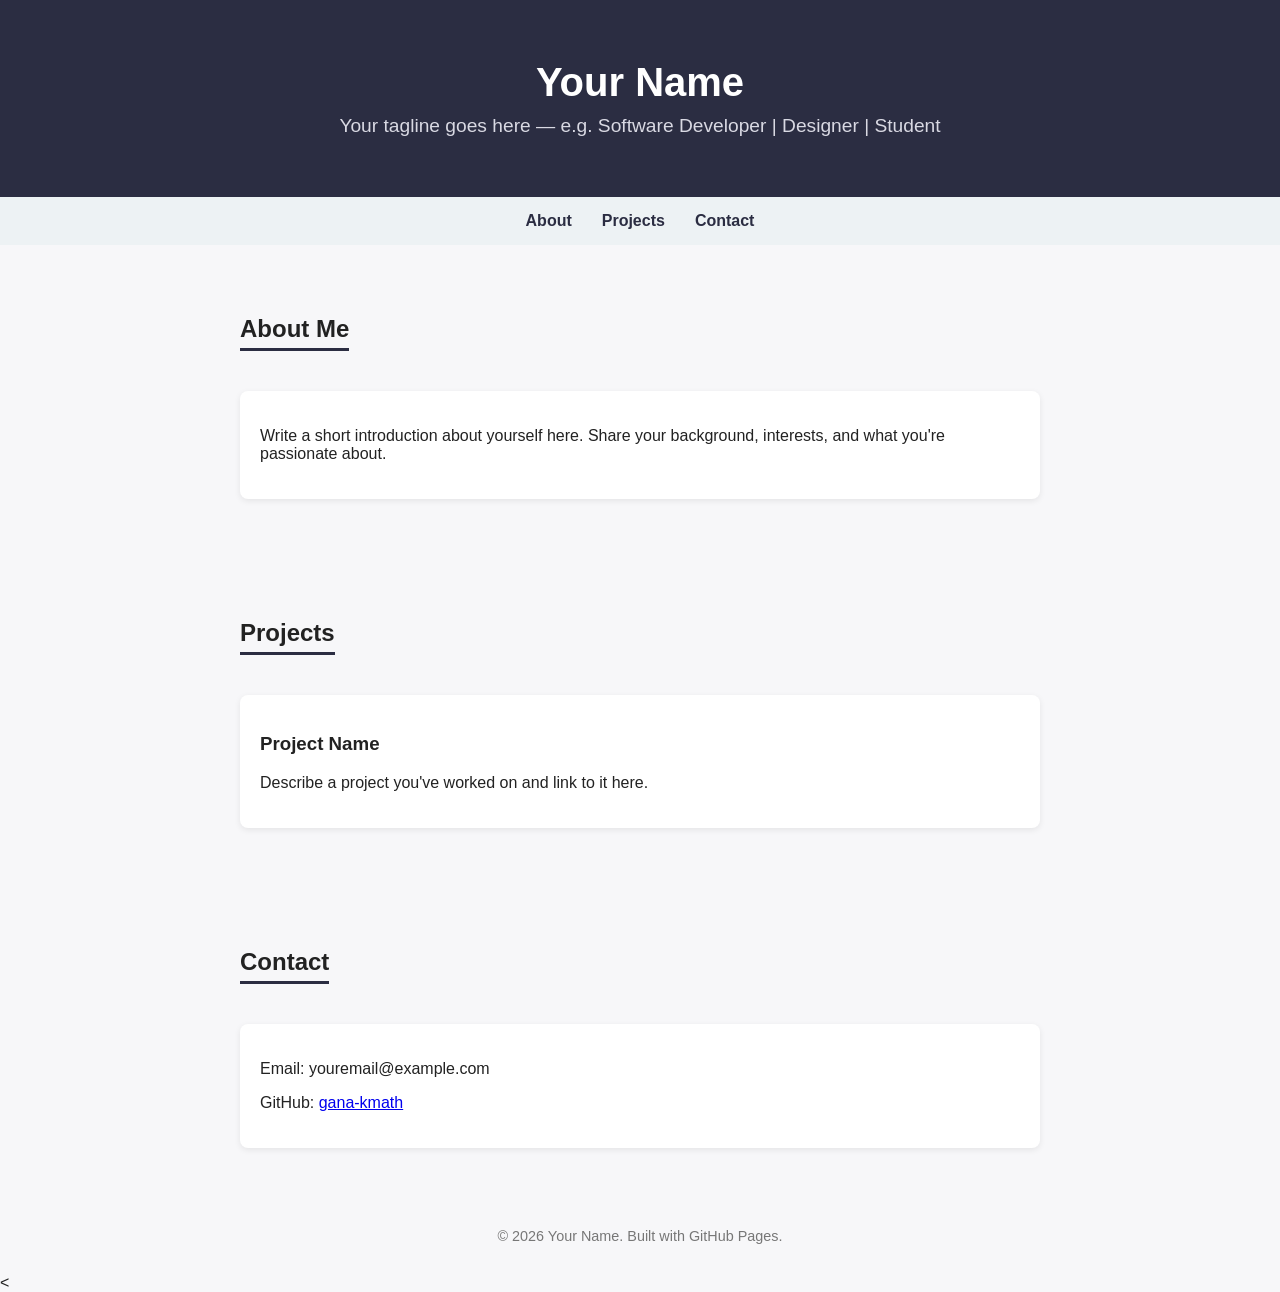
==== index.html @ 6c2f63f3 "Add starter personal webpage (index.html)" ====
<!DOCTYPE html>
  <html lang="en">
  <head>
  <meta charset="UTF-8">
  <meta name="viewport" content="width=device-width, initial-scale=1.0">
  <title>Gana Kmath</title>
  <style>
  body {
  margin: 0;
font-family: 'Segoe UI', Arial, sans-serif;
background: #f7f7f9;
color: #222;
}
header {
  background: #2b2d42;
color: #fff;
padding: 60px 20px;
text-align: center;
}
header h1 {
  margin: 0 0 10px;
font-size: 2.5em;
}
header p {
  margin: 0;
font-size: 1.2em;
color: #d9d9e3;
}
nav {
  display: flex;
justify-content: center;
gap: 30px;
background: #edf2f4;
padding: 15px;
}
nav a {
  color: #2b2d42;
text-decoration: none;
font-weight: 600;
}
nav a:hover {
  text-decoration: underline;
}
section {
  max-width: 800px;
margin: 0 auto;
padding: 50px 20px;
}
section h2 {
  border-bottom: 3px solid #2b2d42;
display: inline-block;
padding-bottom: 5px;
}
.card {
  background: #fff;
  border-radius: 8px;
padding: 20px;
margin-top: 20px;
box-shadow: 0 2px 6px rgba(0,0,0,0.08);
}
footer {
  text-align: center;
padding: 30px;
color: #777;
font-size: 0.9em;
}
</style>
  </head>
  <body>

  <header>
  <h1>Your Name</h1>
  <p>Your tagline goes here &mdash; e.g. Software Developer | Designer | Student</p>
  </header>

  <nav>
  <a href="#about">About</a>
  <a href="#projects">Projects</a>
  <a href="#contact">Contact</a>
  </nav>

  <section id="about">
  <h2>About Me</h2>
  <div class="card">
  <p>Write a short introduction about yourself here. Share your background, interests, and what you're passionate about.</p>
  </div>
  </section>

  <section id="projects">
  <h2>Projects</h2>
  <div class="card">
  <h3>Project Name</h3>
  <p>Describe a project you've worked on and link to it here.</p>
  </div>
  </section>

  <section id="contact">
  <h2>Contact</h2>
  <div class="card">
  <p>Email: youremail@example.com</p>
  <p>GitHub: <a href="https://github.com/gana-kmath">gana-kmath</a></p>
  </div>
  </section>

  <footer>
  &copy; 2026 Your Name. Built with GitHub Pages.
  </footer>

  </body>
<</html>
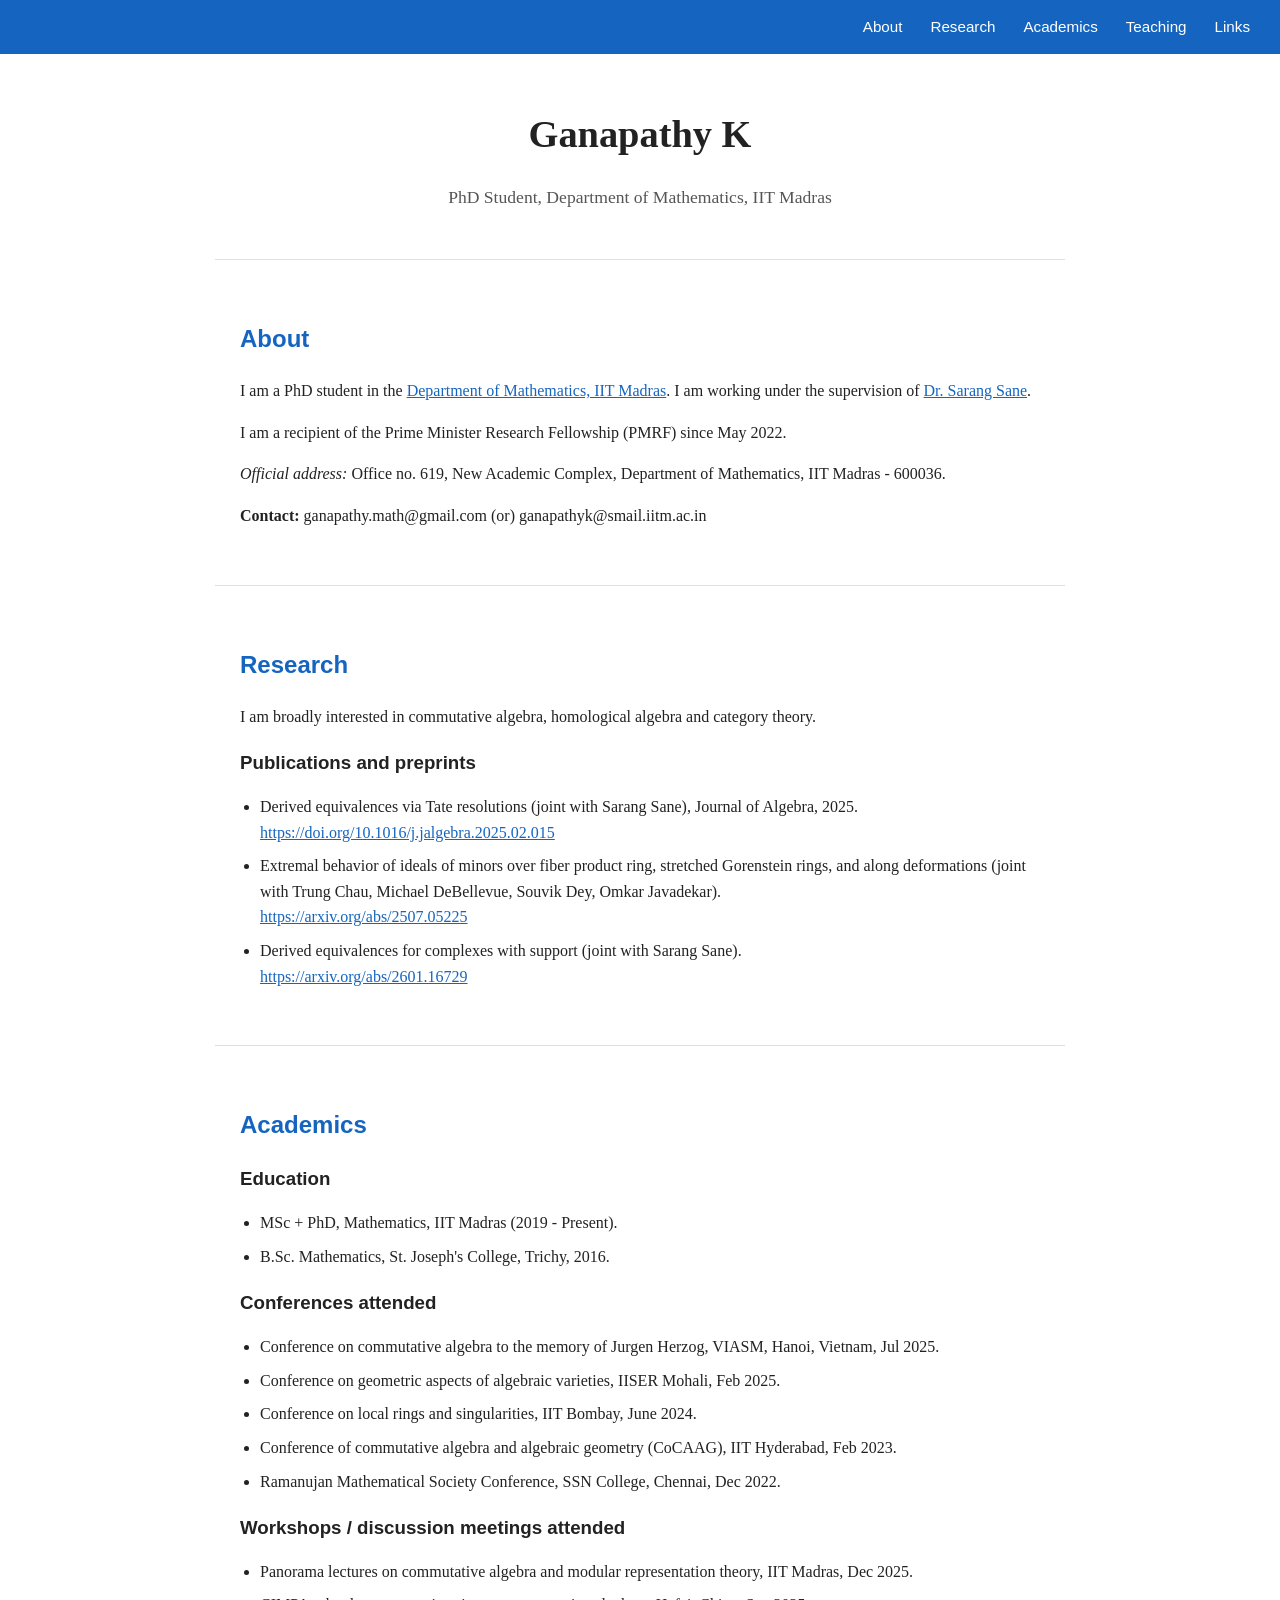
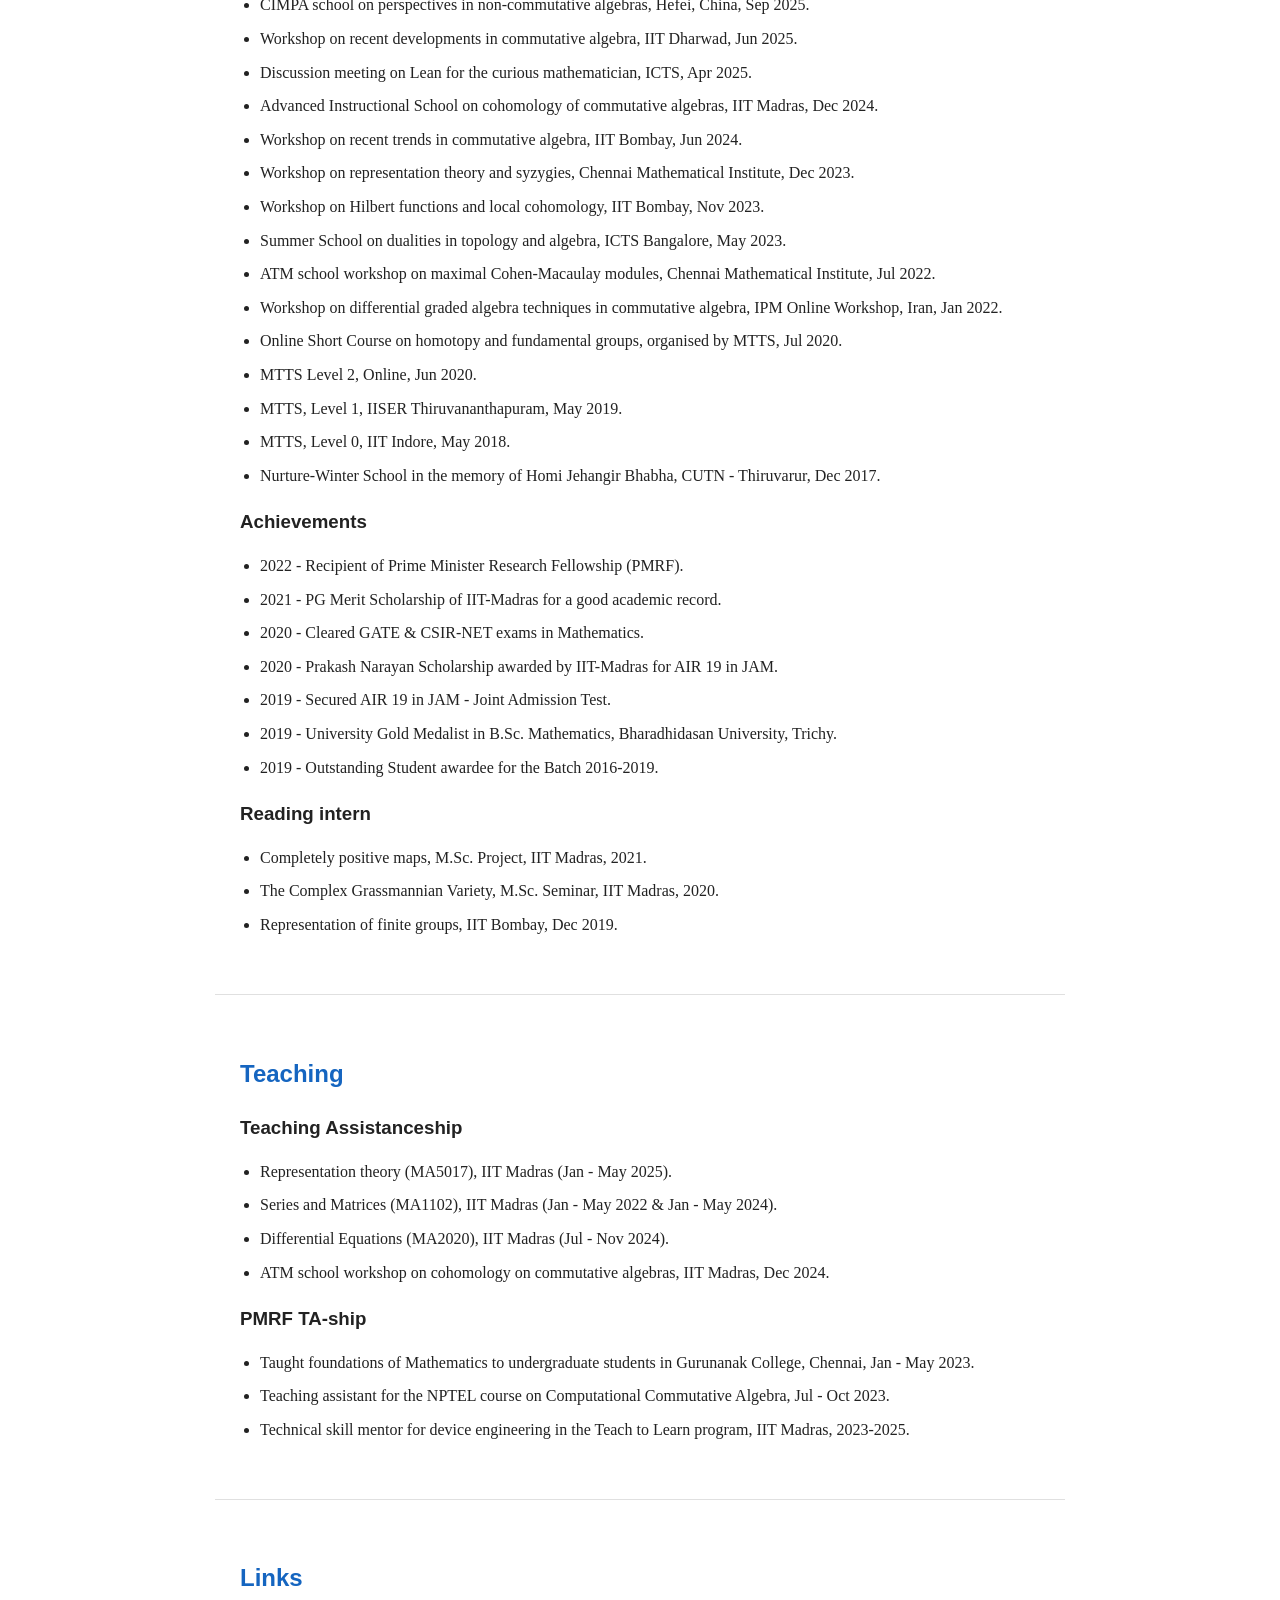
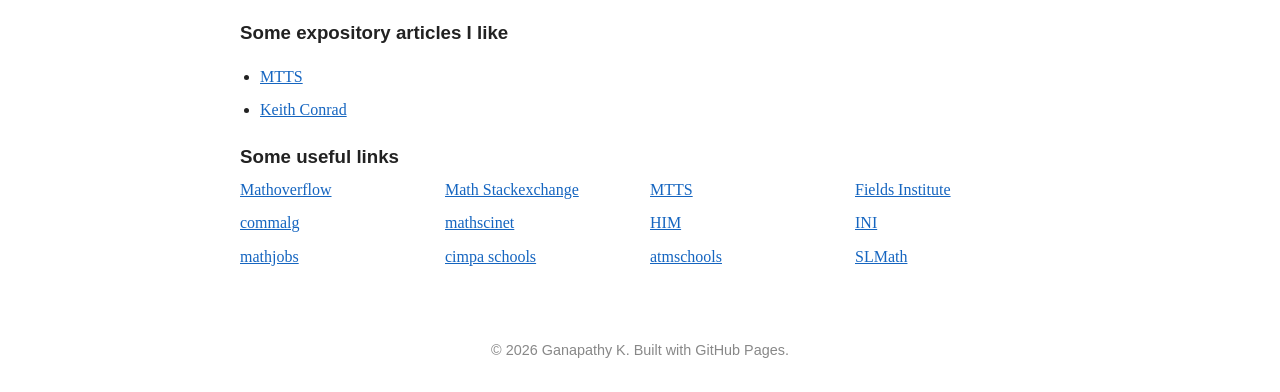
==== commit 7aad5923: "Revise index.html for personal webpage updates Updated the personal webpage with new content and sty" ====
--- a/index.html
+++ b/index.html
@@ -1,111 +1,227 @@
 <!DOCTYPE html>
-  <html lang="en">
-  <head>
-  <meta charset="UTF-8">
-  <meta name="viewport" content="width=device-width, initial-scale=1.0">
-  <title>Gana Kmath</title>
-  <style>
-  body {
-  margin: 0;
-font-family: 'Segoe UI', Arial, sans-serif;
-background: #f7f7f9;
+<html lang="en">
+<head>
+<meta charset="UTF-8">
+<meta name="viewport" content="width=device-width, initial-scale=1.0">
+<title>Ganapathy K</title>
+<style>
+* { box-sizing: border-box; }
+body {
+margin: 0;
+font-family: Georgia, 'Times New Roman', serif;
+background: #ffffff;
 color: #222;
+line-height: 1.6;
 }
 header {
-  background: #2b2d42;
+background: #1565c0;
 color: #fff;
-padding: 60px 20px;
+padding: 15px 30px;
+display: flex;
+justify-content: flex-end;
+gap: 28px;
+position: sticky;
+top: 0;
+z-index: 10;
+font-family: Arial, sans-serif;
+}
+header a {
+color: #fff;
+text-decoration: none;
+font-size: 0.95em;
+}
+header a:hover {
+text-decoration: underline;
+}
+.title-block {
 text-align: center;
-}
-header h1 {
-  margin: 0 0 10px;
-font-size: 2.5em;
-}
-header p {
-  margin: 0;
-font-size: 1.2em;
-color: #d9d9e3;
-}
-nav {
-  display: flex;
-justify-content: center;
-gap: 30px;
-background: #edf2f4;
-padding: 15px;
-}
-nav a {
-  color: #2b2d42;
-text-decoration: none;
-font-weight: 600;
-}
-nav a:hover {
-  text-decoration: underline;
+padding: 50px 20px 30px;
+}
+.title-block h1 {
+margin: 0;
+font-size: 2.4em;
+}
+.title-block p {
+color: #555;
+font-size: 1.1em;
 }
 section {
-  max-width: 800px;
+max-width: 850px;
 margin: 0 auto;
-padding: 50px 20px;
+padding: 40px 25px;
+border-top: 1px solid #e0e0e0;
 }
 section h2 {
-  border-bottom: 3px solid #2b2d42;
-display: inline-block;
-padding-bottom: 5px;
-}
-.card {
-  background: #fff;
-  border-radius: 8px;
-padding: 20px;
-margin-top: 20px;
-box-shadow: 0 2px 6px rgba(0,0,0,0.08);
+font-family: Arial, sans-serif;
+color: #1565c0;
+}
+h3 {
+font-family: Arial, sans-serif;
+margin-bottom: 5px;
+}
+ul {
+padding-left: 20px;
+}
+li {
+margin-bottom: 8px;
+}
+a {
+color: #1565c0;
+}
+.links-grid {
+display: grid;
+grid-template-columns: repeat(4, 1fr);
+gap: 8px 20px;
 }
 footer {
-  text-align: center;
+text-align: center;
 padding: 30px;
-color: #777;
+color: #888;
 font-size: 0.9em;
+font-family: Arial, sans-serif;
+}
+@media (max-width: 600px) {
+.links-grid { grid-template-columns: repeat(2, 1fr); }
+header { flex-wrap: wrap; gap: 14px; }
 }
 </style>
-  </head>
-  <body>
-
-  <header>
-  <h1>Your Name</h1>
-  <p>Your tagline goes here &mdash; e.g. Software Developer | Designer | Student</p>
-  </header>
-
-  <nav>
-  <a href="#about">About</a>
-  <a href="#projects">Projects</a>
-  <a href="#contact">Contact</a>
-  </nav>
-
-  <section id="about">
-  <h2>About Me</h2>
-  <div class="card">
-  <p>Write a short introduction about yourself here. Share your background, interests, and what you're passionate about.</p>
-  </div>
-  </section>
-
-  <section id="projects">
-  <h2>Projects</h2>
-  <div class="card">
-  <h3>Project Name</h3>
-  <p>Describe a project you've worked on and link to it here.</p>
-  </div>
-  </section>
-
-  <section id="contact">
-  <h2>Contact</h2>
-  <div class="card">
-  <p>Email: youremail@example.com</p>
-  <p>GitHub: <a href="https://github.com/gana-kmath">gana-kmath</a></p>
-  </div>
-  </section>
-
-  <footer>
-  &copy; 2026 Your Name. Built with GitHub Pages.
-  </footer>
-
-  </body>
-<</html>
-  
+</head>
+<body>
+
+<header>
+<a href="#about">About</a>
+<a href="#research">Research</a>
+<a href="#academics">Academics</a>
+<a href="#teaching">Teaching</a>
+<a href="#links">Links</a>
+</header>
+
+<div class="title-block">
+<h1>Ganapathy K</h1>
+<p>PhD Student, Department of Mathematics, IIT Madras</p>
+</div>
+
+<section id="about">
+<h2>About</h2>
+<p>I am a PhD student in the <a href="https://math.iitm.ac.in" target="_blank">Department of Mathematics, IIT Madras</a>. I am working under the supervision of <a href="https://home.iitm.ac.in/sarang/" target="_blank">Dr. Sarang Sane</a>.</p>
+<p>I am a recipient of the Prime Minister Research Fellowship (PMRF) since May 2022.</p>
+<p><em>Official address:</em> Office no. 619, New Academic Complex, Department of Mathematics, IIT Madras - 600036.</p>
+<p><strong>Contact:</strong> ganapathy.math@gmail.com (or) ganapathyk@smail.iitm.ac.in</p>
+</section>
+
+<section id="research">
+<h2>Research</h2>
+<p>I am broadly interested in commutative algebra, homological algebra and category theory.</p>
+<h3>Publications and preprints</h3>
+<ul>
+<li>Derived equivalences via Tate resolutions (joint with Sarang Sane), Journal of Algebra, 2025.<br><a href="https://doi.org/10.1016/j.jalgebra.2025.02.015" target="_blank">https://doi.org/10.1016/j.jalgebra.2025.02.015</a></li>
+<li>Extremal behavior of ideals of minors over fiber product ring, stretched Gorenstein rings, and along deformations (joint with Trung Chau, Michael DeBellevue, Souvik Dey, Omkar Javadekar).<br><a href="https://arxiv.org/abs/2507.05225" target="_blank">https://arxiv.org/abs/2507.05225</a></li>
+<li>Derived equivalences for complexes with support (joint with Sarang Sane).<br><a href="https://arxiv.org/abs/2601.16729" target="_blank">https://arxiv.org/abs/2601.16729</a></li>
+</ul>
+</section>
+
+<section id="academics">
+<h2>Academics</h2>
+<h3>Education</h3>
+<ul>
+<li>MSc + PhD, Mathematics, IIT Madras (2019 - Present).</li>
+<li>B.Sc. Mathematics, St. Joseph's College, Trichy, 2016.</li>
+</ul>
+
+<h3>Conferences attended</h3>
+<ul>
+<li>Conference on commutative algebra to the memory of Jurgen Herzog, VIASM, Hanoi, Vietnam, Jul 2025.</li>
+<li>Conference on geometric aspects of algebraic varieties, IISER Mohali, Feb 2025.</li>
+<li>Conference on local rings and singularities, IIT Bombay, June 2024.</li>
+<li>Conference of commutative algebra and algebraic geometry (CoCAAG), IIT Hyderabad, Feb 2023.</li>
+<li>Ramanujan Mathematical Society Conference, SSN College, Chennai, Dec 2022.</li>
+</ul>
+
+<h3>Workshops / discussion meetings attended</h3>
+<ul>
+<li>Panorama lectures on commutative algebra and modular representation theory, IIT Madras, Dec 2025.</li>
+<li>CIMPA school on perspectives in non-commutative algebras, Hefei, China, Sep 2025.</li>
+<li>Workshop on recent developments in commutative algebra, IIT Dharwad, Jun 2025.</li>
+<li>Discussion meeting on Lean for the curious mathematician, ICTS, Apr 2025.</li>
+<li>Advanced Instructional School on cohomology of commutative algebras, IIT Madras, Dec 2024.</li>
+<li>Workshop on recent trends in commutative algebra, IIT Bombay, Jun 2024.</li>
+<li>Workshop on representation theory and syzygies, Chennai Mathematical Institute, Dec 2023.</li>
+<li>Workshop on Hilbert functions and local cohomology, IIT Bombay, Nov 2023.</li>
+<li>Summer School on dualities in topology and algebra, ICTS Bangalore, May 2023.</li>
+<li>ATM school workshop on maximal Cohen-Macaulay modules, Chennai Mathematical Institute, Jul 2022.</li>
+<li>Workshop on differential graded algebra techniques in commutative algebra, IPM Online Workshop, Iran, Jan 2022.</li>
+<li>Online Short Course on homotopy and fundamental groups, organised by MTTS, Jul 2020.</li>
+<li>MTTS Level 2, Online, Jun 2020.</li>
+<li>MTTS, Level 1, IISER Thiruvananthapuram, May 2019.</li>
+<li>MTTS, Level 0, IIT Indore, May 2018.</li>
+<li>Nurture-Winter School in the memory of Homi Jehangir Bhabha, CUTN - Thiruvarur, Dec 2017.</li>
+</ul>
+
+<h3>Achievements</h3>
+<ul>
+<li>2022 - Recipient of Prime Minister Research Fellowship (PMRF).</li>
+<li>2021 - PG Merit Scholarship of IIT-Madras for a good academic record.</li>
+<li>2020 - Cleared GATE &amp; CSIR-NET exams in Mathematics.</li>
+<li>2020 - Prakash Narayan Scholarship awarded by IIT-Madras for AIR 19 in JAM.</li>
+<li>2019 - Secured AIR 19 in JAM - Joint Admission Test.</li>
+<li>2019 - University Gold Medalist in B.Sc. Mathematics, Bharadhidasan University, Trichy.</li>
+<li>2019 - Outstanding Student awardee for the Batch 2016-2019.</li>
+</ul>
+
+<h3>Reading intern</h3>
+<ul>
+<li>Completely positive maps, M.Sc. Project, IIT Madras, 2021.</li>
+<li>The Complex Grassmannian Variety, M.Sc. Seminar, IIT Madras, 2020.</li>
+<li>Representation of finite groups, IIT Bombay, Dec 2019.</li>
+</ul>
+</section>
+
+<section id="teaching">
+<h2>Teaching</h2>
+<h3>Teaching Assistanceship</h3>
+<ul>
+<li>Representation theory (MA5017), IIT Madras (Jan - May 2025).</li>
+<li>Series and Matrices (MA1102), IIT Madras (Jan - May 2022 &amp; Jan - May 2024).</li>
+<li>Differential Equations (MA2020), IIT Madras (Jul - Nov 2024).</li>
+<li>ATM school workshop on cohomology on commutative algebras, IIT Madras, Dec 2024.</li>
+</ul>
+
+<h3>PMRF TA-ship</h3>
+<ul>
+<li>Taught foundations of Mathematics to undergraduate students in Gurunanak College, Chennai, Jan - May 2023.</li>
+<li>Teaching assistant for the NPTEL course on Computational Commutative Algebra, Jul - Oct 2023.</li>
+<li>Technical skill mentor for device engineering in the Teach to Learn program, IIT Madras, 2023-2025.</li>
+</ul>
+</section>
+
+<section id="links">
+<h2>Links</h2>
+<h3>Some expository articles I like</h3>
+<ul>
+<li><a href="https://4dspace.mtts.org.in/ea" target="_blank">MTTS</a></li>
+<li><a href="https://kconrad.math.uconn.edu/blurbs/" target="_blank">Keith Conrad</a></li>
+</ul>
+
+<h3>Some useful links</h3>
+<div class="links-grid">
+<a href="http://mathoverflow.net/" target="_blank">Mathoverflow</a>
+<a href="http://math.stackexchange.com/" target="_blank">Math Stackexchange</a>
+<a href="https://mtts.org.in/" target="_blank">MTTS</a>
+<a href="http://www.fields.utoronto.ca/" target="_blank">Fields Institute</a>
+<a href="http://commalg.org/" target="_blank">commalg</a>
+<a href="https://mathscinet.ams.org" target="_blank">mathscinet</a>
+<a href="https://www.him.uni-bonn.de/" target="_blank">HIM</a>
+<a href="https://www.newton.ac.uk/" target="_blank">INI</a>
+<a href="https://www.mathjobs.org/jobs" target="_blank">mathjobs</a>
+<a href="https://www.cimpa.info/en/node/60" target="_blank">cimpa schools</a>
+<a href="https://www.atmschools.org/" target="_blank">atmschools</a>
+<a href="https://www.slmath.org/#" target="_blank">SLMath</a>
+</div>
+</section>
+
+<footer>
+&copy; 2026 Ganapathy K. Built with GitHub Pages.
+</footer>
+
+</body>
+</html>
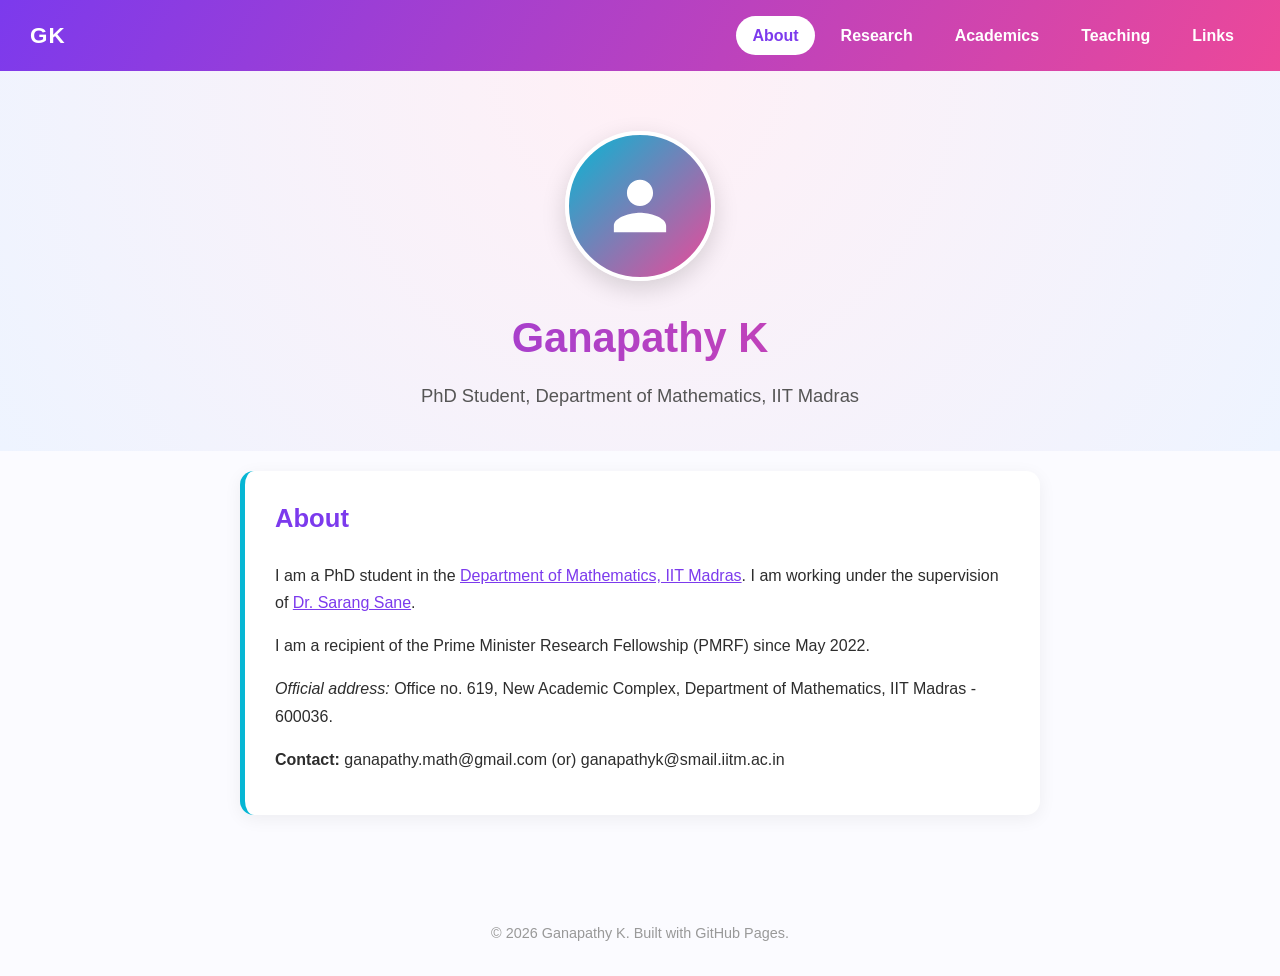
==== commit 2c1f09c1: "Refactor index.html structure and styles Refactor HTML structure and styles, replacing inline styles" ====
--- a/index.html
+++ b/index.html
@@ -4,220 +4,38 @@
 <meta charset="UTF-8">
 <meta name="viewport" content="width=device-width, initial-scale=1.0">
 <title>Ganapathy K</title>
-<style>
-* { box-sizing: border-box; }
-body {
-margin: 0;
-font-family: Georgia, 'Times New Roman', serif;
-background: #ffffff;
-color: #222;
-line-height: 1.6;
-}
-header {
-background: #1565c0;
-color: #fff;
-padding: 15px 30px;
-display: flex;
-justify-content: flex-end;
-gap: 28px;
-position: sticky;
-top: 0;
-z-index: 10;
-font-family: Arial, sans-serif;
-}
-header a {
-color: #fff;
-text-decoration: none;
-font-size: 0.95em;
-}
-header a:hover {
-text-decoration: underline;
-}
-.title-block {
-text-align: center;
-padding: 50px 20px 30px;
-}
-.title-block h1 {
-margin: 0;
-font-size: 2.4em;
-}
-.title-block p {
-color: #555;
-font-size: 1.1em;
-}
-section {
-max-width: 850px;
-margin: 0 auto;
-padding: 40px 25px;
-border-top: 1px solid #e0e0e0;
-}
-section h2 {
-font-family: Arial, sans-serif;
-color: #1565c0;
-}
-h3 {
-font-family: Arial, sans-serif;
-margin-bottom: 5px;
-}
-ul {
-padding-left: 20px;
-}
-li {
-margin-bottom: 8px;
-}
-a {
-color: #1565c0;
-}
-.links-grid {
-display: grid;
-grid-template-columns: repeat(4, 1fr);
-gap: 8px 20px;
-}
-footer {
-text-align: center;
-padding: 30px;
-color: #888;
-font-size: 0.9em;
-font-family: Arial, sans-serif;
-}
-@media (max-width: 600px) {
-.links-grid { grid-template-columns: repeat(2, 1fr); }
-header { flex-wrap: wrap; gap: 14px; }
-}
-</style>
+<link rel="stylesheet" href="style.css">
 </head>
 <body>
 
-<header>
-<a href="#about">About</a>
-<a href="#research">Research</a>
-<a href="#academics">Academics</a>
-<a href="#teaching">Teaching</a>
-<a href="#links">Links</a>
+<header class="topnav">
+<a href="index.html" class="brand">GK</a>
+<nav>
+<a href="index.html" class="active">About</a>
+<a href="research.html">Research</a>
+<a href="academics.html">Academics</a>
+<a href="teaching.html">Teaching</a>
+<a href="links.html">Links</a>
+</nav>
 </header>
 
-<div class="title-block">
+<div class="hero">
+<div class="avatar">
+<svg xmlns="http://www.w3.org/2000/svg" viewBox="0 0 24 24" width="64" height="64" fill="#ffffff"><path d="M12 12c2.7 0 4.9-2.2 4.9-4.9S14.7 2.2 12 2.2 7.1 4.4 7.1 7.1 9.3 12 12 12zm0 2.5c-3.3 0-9.8 1.6-9.8 4.9v2.4h19.6v-2.4c0-3.3-6.5-4.9-9.8-4.9z"/></svg>
+</div>
 <h1>Ganapathy K</h1>
 <p>PhD Student, Department of Mathematics, IIT Madras</p>
 </div>
 
-<section id="about">
+<main>
+<div class="card">
 <h2>About</h2>
 <p>I am a PhD student in the <a href="https://math.iitm.ac.in" target="_blank">Department of Mathematics, IIT Madras</a>. I am working under the supervision of <a href="https://home.iitm.ac.in/sarang/" target="_blank">Dr. Sarang Sane</a>.</p>
 <p>I am a recipient of the Prime Minister Research Fellowship (PMRF) since May 2022.</p>
 <p><em>Official address:</em> Office no. 619, New Academic Complex, Department of Mathematics, IIT Madras - 600036.</p>
 <p><strong>Contact:</strong> ganapathy.math@gmail.com (or) ganapathyk@smail.iitm.ac.in</p>
-</section>
-
-<section id="research">
-<h2>Research</h2>
-<p>I am broadly interested in commutative algebra, homological algebra and category theory.</p>
-<h3>Publications and preprints</h3>
-<ul>
-<li>Derived equivalences via Tate resolutions (joint with Sarang Sane), Journal of Algebra, 2025.<br><a href="https://doi.org/10.1016/j.jalgebra.2025.02.015" target="_blank">https://doi.org/10.1016/j.jalgebra.2025.02.015</a></li>
-<li>Extremal behavior of ideals of minors over fiber product ring, stretched Gorenstein rings, and along deformations (joint with Trung Chau, Michael DeBellevue, Souvik Dey, Omkar Javadekar).<br><a href="https://arxiv.org/abs/2507.05225" target="_blank">https://arxiv.org/abs/2507.05225</a></li>
-<li>Derived equivalences for complexes with support (joint with Sarang Sane).<br><a href="https://arxiv.org/abs/2601.16729" target="_blank">https://arxiv.org/abs/2601.16729</a></li>
-</ul>
-</section>
-
-<section id="academics">
-<h2>Academics</h2>
-<h3>Education</h3>
-<ul>
-<li>MSc + PhD, Mathematics, IIT Madras (2019 - Present).</li>
-<li>B.Sc. Mathematics, St. Joseph's College, Trichy, 2016.</li>
-</ul>
-
-<h3>Conferences attended</h3>
-<ul>
-<li>Conference on commutative algebra to the memory of Jurgen Herzog, VIASM, Hanoi, Vietnam, Jul 2025.</li>
-<li>Conference on geometric aspects of algebraic varieties, IISER Mohali, Feb 2025.</li>
-<li>Conference on local rings and singularities, IIT Bombay, June 2024.</li>
-<li>Conference of commutative algebra and algebraic geometry (CoCAAG), IIT Hyderabad, Feb 2023.</li>
-<li>Ramanujan Mathematical Society Conference, SSN College, Chennai, Dec 2022.</li>
-</ul>
-
-<h3>Workshops / discussion meetings attended</h3>
-<ul>
-<li>Panorama lectures on commutative algebra and modular representation theory, IIT Madras, Dec 2025.</li>
-<li>CIMPA school on perspectives in non-commutative algebras, Hefei, China, Sep 2025.</li>
-<li>Workshop on recent developments in commutative algebra, IIT Dharwad, Jun 2025.</li>
-<li>Discussion meeting on Lean for the curious mathematician, ICTS, Apr 2025.</li>
-<li>Advanced Instructional School on cohomology of commutative algebras, IIT Madras, Dec 2024.</li>
-<li>Workshop on recent trends in commutative algebra, IIT Bombay, Jun 2024.</li>
-<li>Workshop on representation theory and syzygies, Chennai Mathematical Institute, Dec 2023.</li>
-<li>Workshop on Hilbert functions and local cohomology, IIT Bombay, Nov 2023.</li>
-<li>Summer School on dualities in topology and algebra, ICTS Bangalore, May 2023.</li>
-<li>ATM school workshop on maximal Cohen-Macaulay modules, Chennai Mathematical Institute, Jul 2022.</li>
-<li>Workshop on differential graded algebra techniques in commutative algebra, IPM Online Workshop, Iran, Jan 2022.</li>
-<li>Online Short Course on homotopy and fundamental groups, organised by MTTS, Jul 2020.</li>
-<li>MTTS Level 2, Online, Jun 2020.</li>
-<li>MTTS, Level 1, IISER Thiruvananthapuram, May 2019.</li>
-<li>MTTS, Level 0, IIT Indore, May 2018.</li>
-<li>Nurture-Winter School in the memory of Homi Jehangir Bhabha, CUTN - Thiruvarur, Dec 2017.</li>
-</ul>
-
-<h3>Achievements</h3>
-<ul>
-<li>2022 - Recipient of Prime Minister Research Fellowship (PMRF).</li>
-<li>2021 - PG Merit Scholarship of IIT-Madras for a good academic record.</li>
-<li>2020 - Cleared GATE &amp; CSIR-NET exams in Mathematics.</li>
-<li>2020 - Prakash Narayan Scholarship awarded by IIT-Madras for AIR 19 in JAM.</li>
-<li>2019 - Secured AIR 19 in JAM - Joint Admission Test.</li>
-<li>2019 - University Gold Medalist in B.Sc. Mathematics, Bharadhidasan University, Trichy.</li>
-<li>2019 - Outstanding Student awardee for the Batch 2016-2019.</li>
-</ul>
-
-<h3>Reading intern</h3>
-<ul>
-<li>Completely positive maps, M.Sc. Project, IIT Madras, 2021.</li>
-<li>The Complex Grassmannian Variety, M.Sc. Seminar, IIT Madras, 2020.</li>
-<li>Representation of finite groups, IIT Bombay, Dec 2019.</li>
-</ul>
-</section>
-
-<section id="teaching">
-<h2>Teaching</h2>
-<h3>Teaching Assistanceship</h3>
-<ul>
-<li>Representation theory (MA5017), IIT Madras (Jan - May 2025).</li>
-<li>Series and Matrices (MA1102), IIT Madras (Jan - May 2022 &amp; Jan - May 2024).</li>
-<li>Differential Equations (MA2020), IIT Madras (Jul - Nov 2024).</li>
-<li>ATM school workshop on cohomology on commutative algebras, IIT Madras, Dec 2024.</li>
-</ul>
-
-<h3>PMRF TA-ship</h3>
-<ul>
-<li>Taught foundations of Mathematics to undergraduate students in Gurunanak College, Chennai, Jan - May 2023.</li>
-<li>Teaching assistant for the NPTEL course on Computational Commutative Algebra, Jul - Oct 2023.</li>
-<li>Technical skill mentor for device engineering in the Teach to Learn program, IIT Madras, 2023-2025.</li>
-</ul>
-</section>
-
-<section id="links">
-<h2>Links</h2>
-<h3>Some expository articles I like</h3>
-<ul>
-<li><a href="https://4dspace.mtts.org.in/ea" target="_blank">MTTS</a></li>
-<li><a href="https://kconrad.math.uconn.edu/blurbs/" target="_blank">Keith Conrad</a></li>
-</ul>
-
-<h3>Some useful links</h3>
-<div class="links-grid">
-<a href="http://mathoverflow.net/" target="_blank">Mathoverflow</a>
-<a href="http://math.stackexchange.com/" target="_blank">Math Stackexchange</a>
-<a href="https://mtts.org.in/" target="_blank">MTTS</a>
-<a href="http://www.fields.utoronto.ca/" target="_blank">Fields Institute</a>
-<a href="http://commalg.org/" target="_blank">commalg</a>
-<a href="https://mathscinet.ams.org" target="_blank">mathscinet</a>
-<a href="https://www.him.uni-bonn.de/" target="_blank">HIM</a>
-<a href="https://www.newton.ac.uk/" target="_blank">INI</a>
-<a href="https://www.mathjobs.org/jobs" target="_blank">mathjobs</a>
-<a href="https://www.cimpa.info/en/node/60" target="_blank">cimpa schools</a>
-<a href="https://www.atmschools.org/" target="_blank">atmschools</a>
-<a href="https://www.slmath.org/#" target="_blank">SLMath</a>
 </div>
-</section>
+</main>
 
 <footer>
 &copy; 2026 Ganapathy K. Built with GitHub Pages.
--- a/style.css
+++ b/style.css
@@ -0,0 +1,154 @@
+:root{
+--primary:#7c3aed;
+--secondary:#ec4899;
+--accent:#06b6d4;
+}
+* { box-sizing: border-box; }
+body{
+margin:0;
+font-family:'Segoe UI', Arial, sans-serif;
+background:#fbfbff;
+color:#2d2d2d;
+line-height:1.7;
+}
+a{ color:var(--primary); }
+.topnav{
+display:flex;
+justify-content:space-between;
+align-items:center;
+padding:16px 30px;
+background:linear-gradient(120deg,var(--primary),var(--secondary));
+color:#fff;
+position:sticky;
+top:0;
+z-index:50;
+flex-wrap:wrap;
+gap:10px;
+}
+.brand{
+font-weight:800;
+font-size:1.4em;
+letter-spacing:1px;
+color:#fff;
+text-decoration:none;
+}
+.topnav nav{
+display:flex;
+gap:10px;
+flex-wrap:wrap;
+}
+.topnav nav a{
+color:#fff;
+text-decoration:none;
+font-weight:600;
+padding:6px 16px;
+border-radius:20px;
+transition:background .2s;
+}
+.topnav nav a:hover{
+background:rgba(255,255,255,0.2);
+}
+.topnav nav a.active{
+background:#fff;
+color:var(--primary);
+}
+.hero{
+text-align:center;
+padding:60px 20px 40px;
+background:radial-gradient(circle at top, #fff0f6, #eef4ff);
+}
+.avatar{
+width:150px;
+height:150px;
+border-radius:50%;
+background:linear-gradient(135deg,var(--accent),var(--secondary));
+display:flex;
+align-items:center;
+justify-content:center;
+margin:0 auto 22px;
+box-shadow:0 8px 24px rgba(0,0,0,0.15);
+border:4px solid #fff;
+}
+.hero h1{
+font-size:2.6em;
+margin:10px 0 6px;
+background:linear-gradient(90deg,var(--primary),var(--secondary));
+-webkit-background-clip:text;
+background-clip:text;
+color:transparent;
+}
+.hero p{
+color:#555;
+font-size:1.15em;
+margin:0;
+}
+.page-title{
+text-align:center;
+padding:50px 20px 20px;
+}
+.page-title h1{
+font-size:2.4em;
+background:linear-gradient(90deg,var(--primary),var(--secondary));
+-webkit-background-clip:text;
+background-clip:text;
+color:transparent;
+margin:0;
+}
+main{
+max-width:850px;
+margin:0 auto;
+padding:20px 25px 50px;
+}
+.card{
+background:#fff;
+border-radius:14px;
+padding:26px 30px;
+margin-bottom:26px;
+box-shadow:0 4px 18px rgba(0,0,0,0.06);
+border-left:5px solid var(--accent);
+}
+.card h2{
+color:var(--primary);
+margin-top:0;
+font-size:1.6em;
+}
+.card h3{
+color:var(--secondary);
+margin-bottom:8px;
+}
+ul{ padding-left:20px; }
+li{ margin-bottom:8px; }
+.links-grid{
+display:grid;
+grid-template-columns:repeat(4,1fr);
+gap:10px 18px;
+}
+.links-grid a{
+background:#f5f3ff;
+padding:10px 14px;
+border-radius:10px;
+text-decoration:none;
+color:var(--primary);
+font-weight:600;
+text-align:center;
+transition:transform .15s, background .15s, color .15s;
+display:block;
+}
+.links-grid a:hover{
+background:var(--accent);
+color:#fff;
+transform:translateY(-2px);
+}
+footer{
+text-align:center;
+padding:30px;
+color:#999;
+font-size:.9em;
+}
+@media (max-width:600px){
+.topnav{ flex-direction:column; text-align:center; }
+.topnav nav{ justify-content:center; width:100%; }
+.links-grid{ grid-template-columns:repeat(2,1fr); }
+.hero h1, .page-title h1{ font-size:1.9em; }
+.avatar{ width:120px; height:120px; }
+}
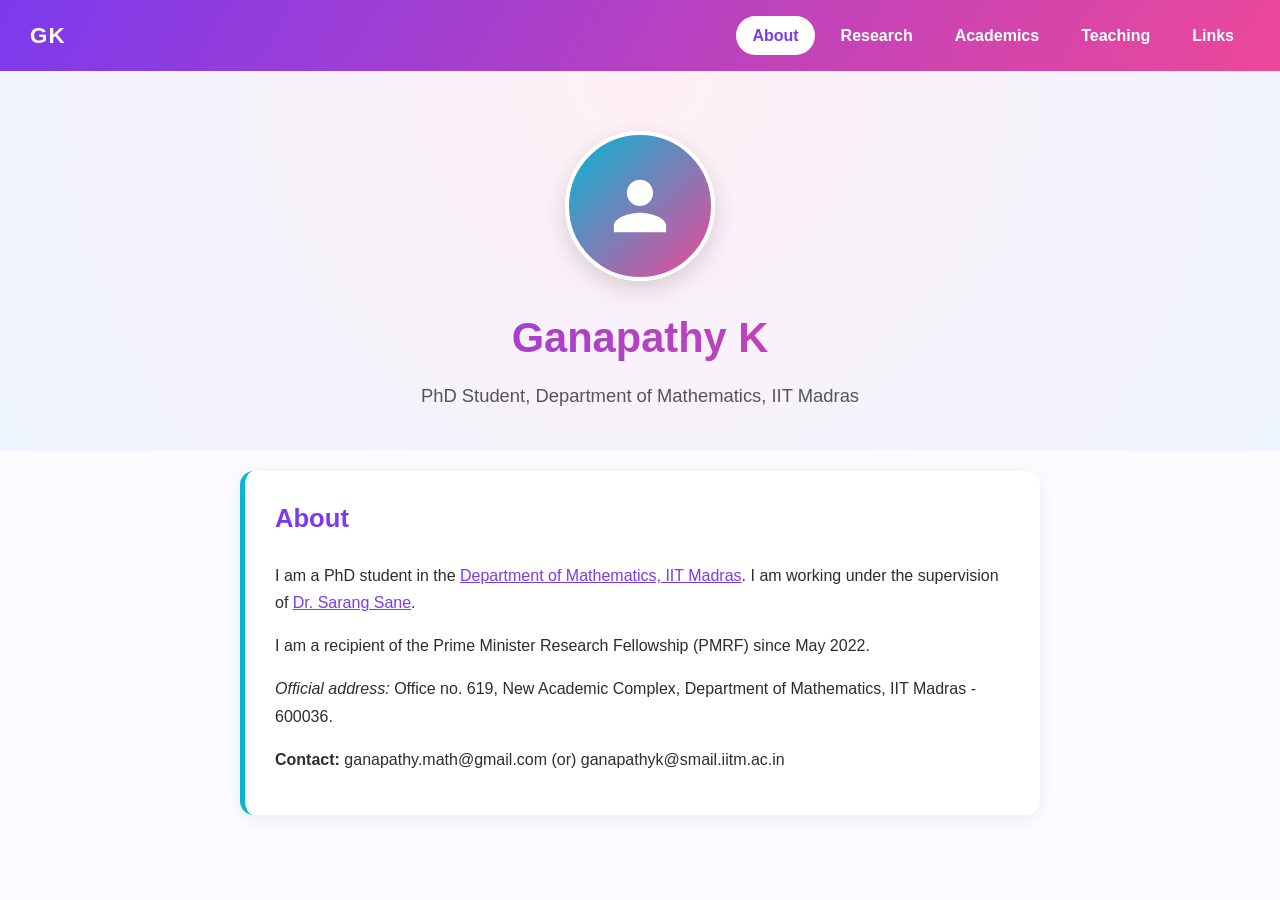
==== commit 913830d7: "Enhance index.html with SEO and social media metadata Updated the title and added meta tags for SEO " ====
--- a/index.html
+++ b/index.html
@@ -3,10 +3,18 @@
 <head>
 <meta charset="UTF-8">
 <meta name="viewport" content="width=device-width, initial-scale=1.0">
-<title>Ganapathy K</title>
+<title>Ganapathy K | PhD Student, Mathematics, IIT Madras</title>
+<meta name="description" content="Personal homepage of Ganapathy K, PhD student in the Department of Mathematics at IIT Madras, working on commutative algebra and homological algebra.">
+<link rel="canonical" href="https://gana-kmath.github.io/index.html">
+<meta property="og:title" content="Ganapathy K | PhD Student, Mathematics, IIT Madras">
+<meta property="og:description" content="Personal homepage of Ganapathy K, PhD student in the Department of Mathematics at IIT Madras, working on commutative algebra and homological algebra.">
+<meta property="og:type" content="website">
+<meta property="og:url" content="https://gana-kmath.github.io/index.html">
+<meta property="og:site_name" content="Ganapathy K">
 <link rel="stylesheet" href="style.css">
 </head>
 <body>
+
 
 <header class="topnav">
 <a href="index.html" class="brand">GK</a>
@@ -19,6 +27,7 @@
 </nav>
 </header>
 
+
 <div class="hero">
 <div class="avatar">
 <svg xmlns="http://www.w3.org/2000/svg" viewBox="0 0 24 24" width="64" height="64" fill="#ffffff"><path d="M12 12c2.7 0 4.9-2.2 4.9-4.9S14.7 2.2 12 2.2 7.1 4.4 7.1 7.1 9.3 12 12 12zm0 2.5c-3.3 0-9.8 1.6-9.8 4.9v2.4h19.6v-2.4c0-3.3-6.5-4.9-9.8-4.9z"/></svg>
@@ -27,6 +36,7 @@
 <p>PhD Student, Department of Mathematics, IIT Madras</p>
 </div>
 
+
 <main>
 <div class="card">
 <h2>About</h2>
@@ -34,12 +44,3 @@
 <p>I am a recipient of the Prime Minister Research Fellowship (PMRF) since May 2022.</p>
 <p><em>Official address:</em> Office no. 619, New Academic Complex, Department of Mathematics, IIT Madras - 600036.</p>
 <p><strong>Contact:</strong> ganapathy.math@gmail.com (or) ganapathyk@smail.iitm.ac.in</p>
-</div>
-</main>
-
-<footer>
-&copy; 2026 Ganapathy K. Built with GitHub Pages.
-</footer>
-
-</body>
-</html>
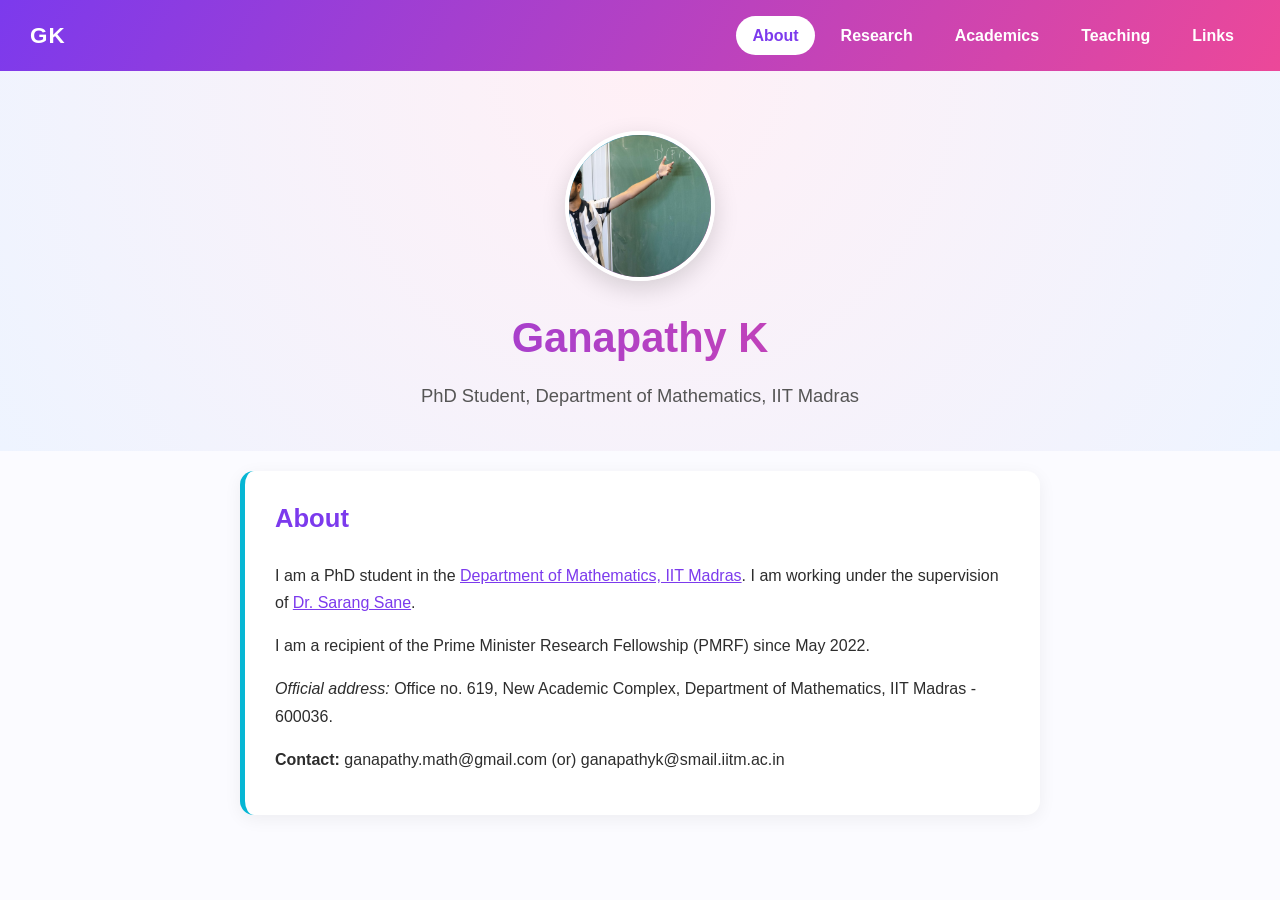
==== commit 53b95d21: "Replace SVG avatar with profile image" ====
--- a/index.html
+++ b/index.html
@@ -30,7 +30,7 @@
 
 <div class="hero">
 <div class="avatar">
-<svg xmlns="http://www.w3.org/2000/svg" viewBox="0 0 24 24" width="64" height="64" fill="#ffffff"><path d="M12 12c2.7 0 4.9-2.2 4.9-4.9S14.7 2.2 12 2.2 7.1 4.4 7.1 7.1 9.3 12 12 12zm0 2.5c-3.3 0-9.8 1.6-9.8 4.9v2.4h19.6v-2.4c0-3.3-6.5-4.9-9.8-4.9z"/></svg>
+<img src="profile.jpg" alt="Ganapathy K" style="width:100%;height:100%;border-radius:50%;object-fit:cover;">
 </div>
 <h1>Ganapathy K</h1>
 <p>PhD Student, Department of Mathematics, IIT Madras</p>
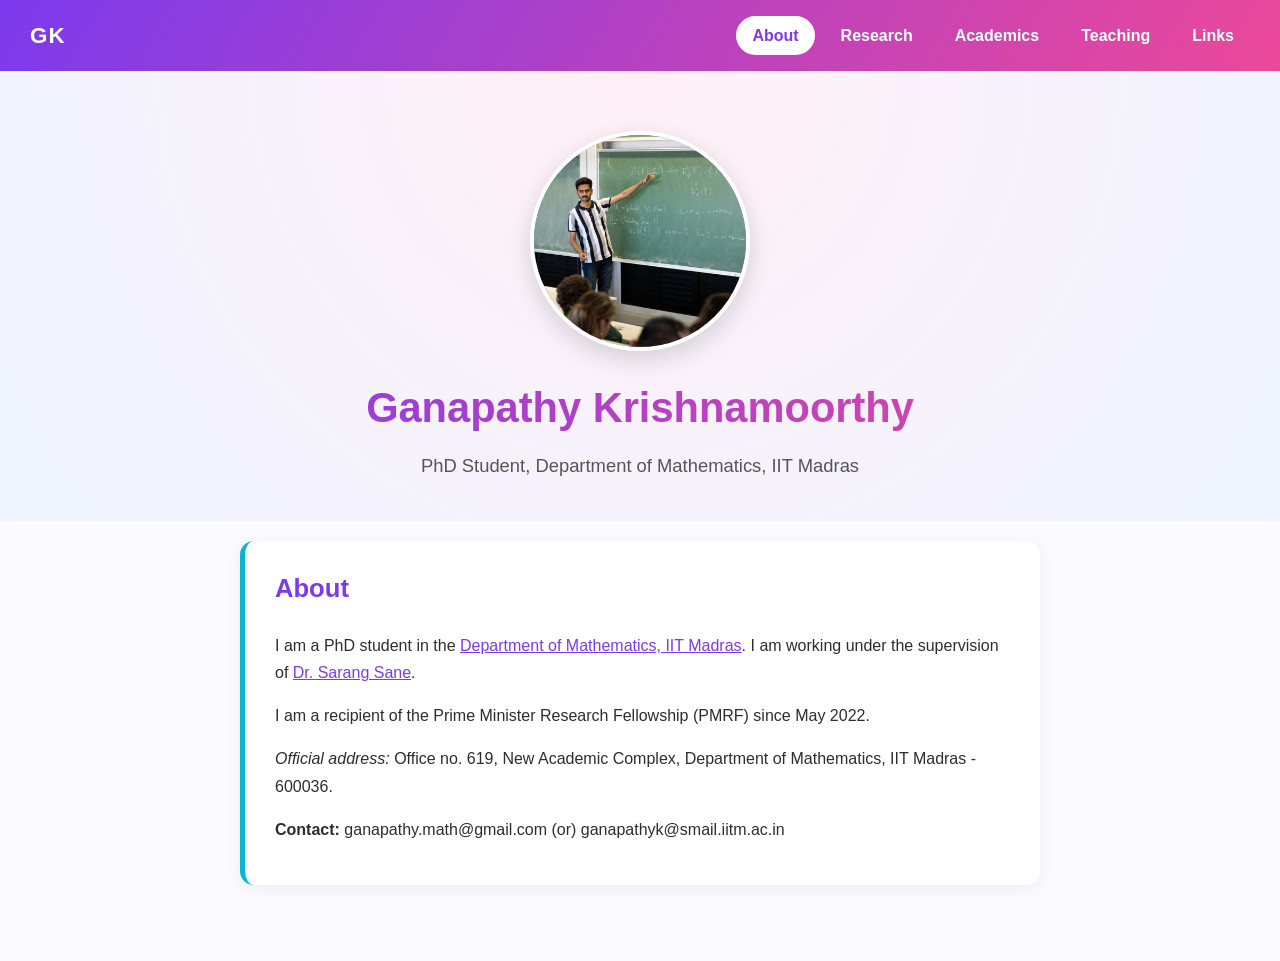
==== commit 6c997f7e: "Update personal information in index.html" ====
--- a/index.html
+++ b/index.html
@@ -3,14 +3,14 @@
 <head>
 <meta charset="UTF-8">
 <meta name="viewport" content="width=device-width, initial-scale=1.0">
-<title>Ganapathy K | PhD Student, Mathematics, IIT Madras</title>
-<meta name="description" content="Personal homepage of Ganapathy K, PhD student in the Department of Mathematics at IIT Madras, working on commutative algebra and homological algebra.">
+<title>Ganapathy Krishnamoorthy | PhD Student, Mathematics, IIT Madras</title>
+<meta name="description" content="Personal homepage of Ganapathy Krishnamoorthy, PhD student in the Department of Mathematics at IIT Madras, working on commutative algebra and homological algebra.">
 <link rel="canonical" href="https://gana-kmath.github.io/index.html">
-<meta property="og:title" content="Ganapathy K | PhD Student, Mathematics, IIT Madras">
-<meta property="og:description" content="Personal homepage of Ganapathy K, PhD student in the Department of Mathematics at IIT Madras, working on commutative algebra and homological algebra.">
+<meta property="og:title" content="Ganapathy Krishnamoorthy | PhD Student, Mathematics, IIT Madras">
+<meta property="og:description" content="Personal homepage of Ganapathy Krishnamoorthy, PhD student in the Department of Mathematics at IIT Madras, working on commutative algebra and homological algebra.">
 <meta property="og:type" content="website">
 <meta property="og:url" content="https://gana-kmath.github.io/index.html">
-<meta property="og:site_name" content="Ganapathy K">
+<meta property="og:site_name" content="Ganapathy Krishnamoorthy">
 <link rel="stylesheet" href="style.css">
 </head>
 <body>
@@ -30,9 +30,9 @@
 
 <div class="hero">
 <div class="avatar">
-<img src="profile.jpg" alt="Ganapathy K" style="width:100%;height:100%;border-radius:50%;object-fit:cover;">
+<img src="profile.jpg" alt="Ganapathy Krishnamoorthy" style="width:100%;height:100%;border-radius:50%;object-fit:cover;">
 </div>
-<h1>Ganapathy K</h1>
+<h1>Ganapathy Krishnamoorthy</h1>
 <p>PhD Student, Department of Mathematics, IIT Madras</p>
 </div>
 
--- a/style.css
+++ b/style.css
@@ -58,8 +58,8 @@
 background:radial-gradient(circle at top, #fff0f6, #eef4ff);
 }
 .avatar{
-width:150px;
-height:150px;
+width:220px;
+height:220px;
 border-radius:50%;
 background:linear-gradient(135deg,var(--accent),var(--secondary));
 display:flex;
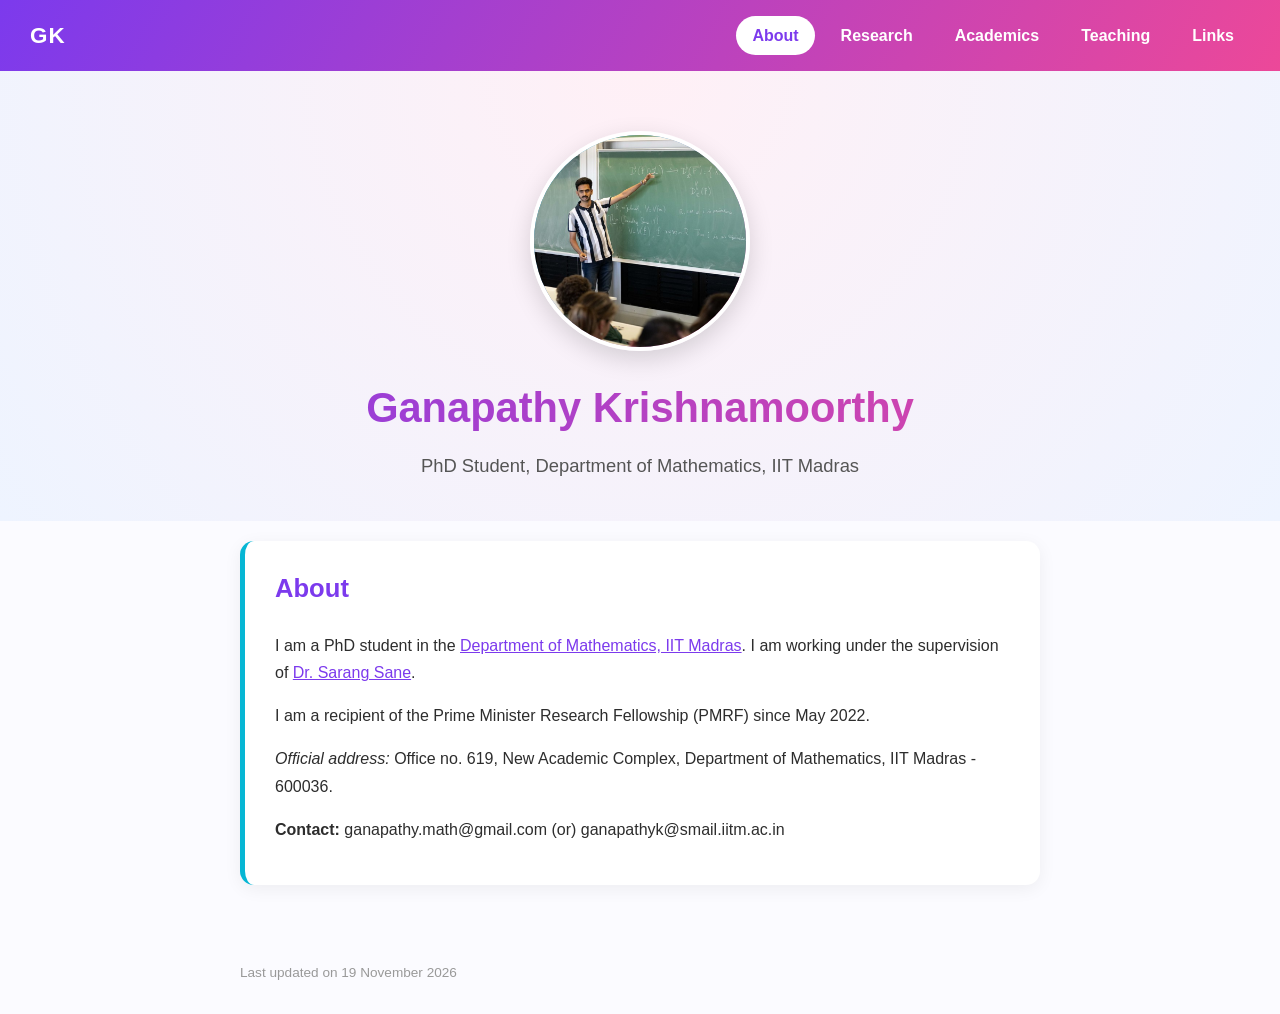
==== commit 82276abd: "Add footer with last updated date to index.html" ====
--- a/index.html
+++ b/index.html
@@ -44,3 +44,10 @@
 <p>I am a recipient of the Prime Minister Research Fellowship (PMRF) since May 2022.</p>
 <p><em>Official address:</em> Office no. 619, New Academic Complex, Department of Mathematics, IIT Madras - 600036.</p>
 <p><strong>Contact:</strong> ganapathy.math@gmail.com (or) ganapathyk@smail.iitm.ac.in</p>
+</div>
+</main>
+
+<footer>Last updated on 19 November 2026</footer>
+
+</body>
+</html>
--- a/style.css
+++ b/style.css
@@ -140,10 +140,12 @@
 transform:translateY(-2px);
 }
 footer{
-text-align:center;
-padding:30px;
+max-width:850px;
+margin:0 auto;
+padding:0 25px 30px;
+text-align:left;
 color:#999;
-font-size:.9em;
+font-size:.85em;
 }
 @media (max-width:600px){
 .topnav{ flex-direction:column; text-align:center; }
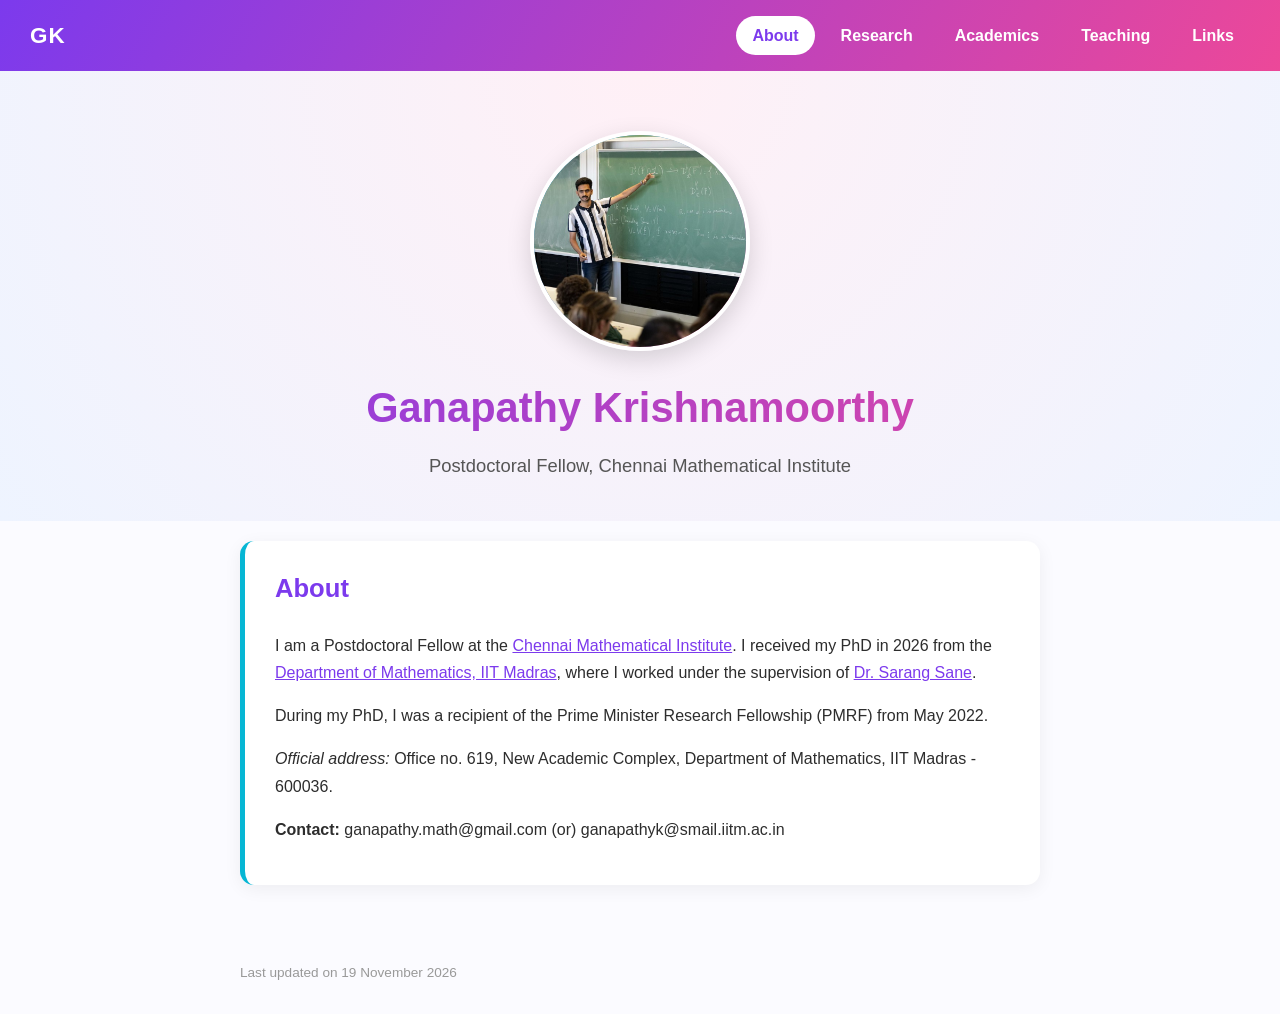
==== commit 4c027dd5: "Update affiliation to postdoc at CMI" ====
--- a/index.html
+++ b/index.html
@@ -3,11 +3,11 @@
 <head>
 <meta charset="UTF-8">
 <meta name="viewport" content="width=device-width, initial-scale=1.0">
-<title>Ganapathy Krishnamoorthy | PhD Student, Mathematics, IIT Madras</title>
-<meta name="description" content="Personal homepage of Ganapathy Krishnamoorthy, PhD student in the Department of Mathematics at IIT Madras, working on commutative algebra and homological algebra.">
+<title>Ganapathy Krishnamoorthy | Postdoctoral Fellow, Chennai Mathematical Institute</title>
+<meta name="description" content="Personal homepage of Ganapathy Krishnamoorthy, Postdoctoral Fellow at Chennai Mathematical Institute, working on commutative algebra and homological algebra.">
 <link rel="canonical" href="https://gana-kmath.github.io/index.html">
-<meta property="og:title" content="Ganapathy Krishnamoorthy | PhD Student, Mathematics, IIT Madras">
-<meta property="og:description" content="Personal homepage of Ganapathy Krishnamoorthy, PhD student in the Department of Mathematics at IIT Madras, working on commutative algebra and homological algebra.">
+<meta property="og:title" content="Ganapathy Krishnamoorthy | Postdoctoral Fellow, Chennai Mathematical Institute">
+<meta property="og:description" content="Personal homepage of Ganapathy Krishnamoorthy, Postdoctoral Fellow at Chennai Mathematical Institute, working on commutative algebra and homological algebra.">
 <meta property="og:type" content="website">
 <meta property="og:url" content="https://gana-kmath.github.io/index.html">
 <meta property="og:site_name" content="Ganapathy Krishnamoorthy">
@@ -33,15 +33,15 @@
 <img src="profile.jpg" alt="Ganapathy Krishnamoorthy" style="width:100%;height:100%;border-radius:50%;object-fit:cover;">
 </div>
 <h1>Ganapathy Krishnamoorthy</h1>
-<p>PhD Student, Department of Mathematics, IIT Madras</p>
+<p>Postdoctoral Fellow, Chennai Mathematical Institute</p>
 </div>
 
 
 <main>
 <div class="card">
 <h2>About</h2>
-<p>I am a PhD student in the <a href="https://math.iitm.ac.in" target="_blank">Department of Mathematics, IIT Madras</a>. I am working under the supervision of <a href="https://home.iitm.ac.in/sarang/" target="_blank">Dr. Sarang Sane</a>.</p>
-<p>I am a recipient of the Prime Minister Research Fellowship (PMRF) since May 2022.</p>
+<p>I am a Postdoctoral Fellow at the <a href="https://www.cmi.ac.in" target="_blank">Chennai Mathematical Institute</a>. I received my PhD in 2026 from the <a href="https://math.iitm.ac.in" target="_blank">Department of Mathematics, IIT Madras</a>, where I worked under the supervision of <a href="https://home.iitm.ac.in/sarang/" target="_blank">Dr. Sarang Sane</a>.</p>
+<p>During my PhD, I was a recipient of the Prime Minister Research Fellowship (PMRF) from May 2022.</p>
 <p><em>Official address:</em> Office no. 619, New Academic Complex, Department of Mathematics, IIT Madras - 600036.</p>
 <p><strong>Contact:</strong> ganapathy.math@gmail.com (or) ganapathyk@smail.iitm.ac.in</p>
 </div>
